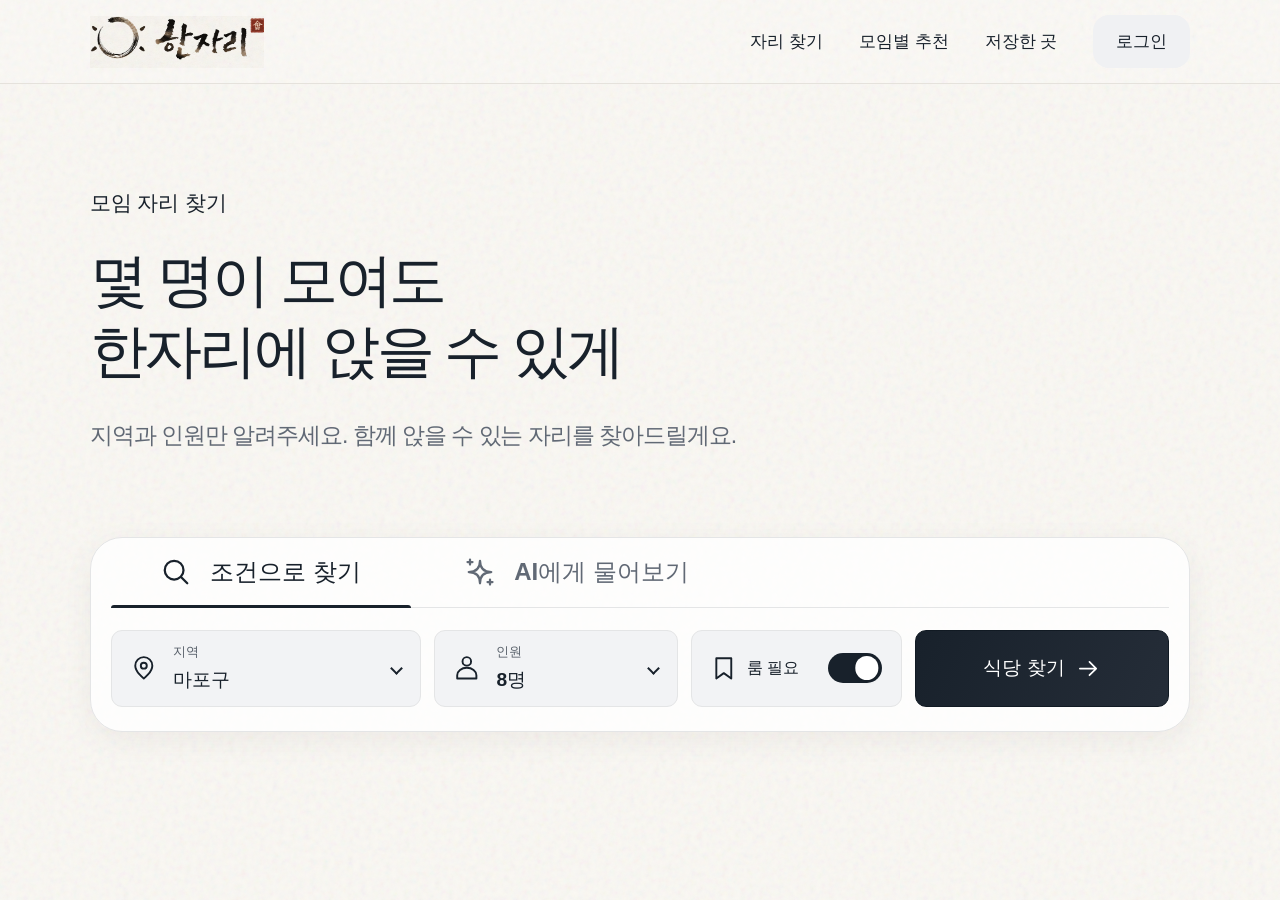
==== frontend/index.html @ 55d6cd4c "프론트엔드" ====
<!DOCTYPE html>
<html lang="ko">
<head>
  <meta charset="UTF-8">
  <meta name="viewport" content="width=device-width, initial-scale=1">
  <meta name="description" content="실제 좌석 정보와 사진으로 찾는 단체 모임 식당, 한자리.">
  <title>한자리 — 우리 모임이 함께 앉을 곳</title>
  <link rel="stylesheet" href="style.css?v=notice-fade-4">
  <script src="shared.js?v=results-1" defer></script>
  <script src="script.js?v=results-1" defer></script>
</head>
<body>
  <svg class="icon-library" xmlns="http://www.w3.org/2000/svg" aria-hidden="true">
    <symbol id="search" viewBox="0 0 24 24"><circle cx="10.5" cy="10.5" r="7.5"/><path d="m16 16 5 5"/></symbol>
    <symbol id="spark" viewBox="0 0 24 24"><path d="M12 3c0 6-3 9-9 9 6 0 9 3 9 9 0-6 3-9 9-9-6 0-9-3-9-9ZM4 2v4M2 4h4M20 18v4M18 20h4"/></symbol>
    <symbol id="pin" viewBox="0 0 24 24"><path d="M20 10c0 6-8 12-8 12S4 16 4 10a8 8 0 1 1 16 0Z"/><circle cx="12" cy="10" r="2.8"/></symbol>
    <symbol id="person" viewBox="0 0 24 24"><circle cx="12" cy="6" r="4"/><path d="M3 22v-3a9 7 0 0 1 18 0v3Z"/></symbol>
    <symbol id="bookmark" viewBox="0 0 24 24"><path d="M5 3h14v19l-7-5-7 5Z"/></symbol>
    <symbol id="arrow" viewBox="0 0 24 24"><path d="M3 12h17m-7-7 7 7-7 7"/></symbol>
  </svg>
  <header class="header">
    <div class="header-inner">
      <a class="brand" href="index.html" aria-label="한자리 홈"><img src="assets/hanjari-brand.png" alt="한자리"></a>
      <nav aria-label="주 메뉴">
        <a href="#search-panel">자리 찾기</a>
        <button type="button" id="nav-ai">모임별 추천</button>
        <button type="button" data-notice="저장한 곳 기능은 준비 중이에요.">저장한 곳</button>
        <button type="button" class="login" data-notice="로그인 기능은 준비 중이에요. 로그인 없이 식당을 검색할 수 있어요.">로그인</button>
      </nav>
    </div>
  </header>
  <main class="container">
    <section class="hero" aria-labelledby="headline">
      <p class="eyebrow">모임 자리 찾기</p>
      <h1 id="headline">몇 명이 모여도<br>한자리에 앉을 수 있게</h1>
      <p class="subtitle">지역과 인원만 알려주세요. 함께 앉을 수 있는 자리를 찾아드릴게요.</p>
    </section>
    <section class="search-panel" id="search-panel" aria-label="식당 검색">
      <div class="tabs" role="tablist" aria-label="검색 방법">
        <button class="tab" id="condition-tab" type="button" role="tab" aria-selected="true" aria-controls="condition-panel"><svg class="icon"><use href="#search"/></svg>조건으로 찾기</button>
        <button class="tab" id="ai-tab" type="button" role="tab" aria-selected="false" aria-controls="ai-panel" tabindex="-1"><svg class="icon"><use href="#spark"/></svg>AI에게 물어보기</button>
      </div>
      <div id="condition-panel" role="tabpanel" aria-labelledby="condition-tab">
        <form id="condition-form" class="search-form">
          <div class="dropdown" data-dropdown="district">
            <input type="hidden" id="district" name="district" value="마포구">
            <button type="button" class="field dropdown-trigger" role="combobox" aria-expanded="false" aria-haspopup="listbox" aria-controls="district-options" aria-labelledby="district-label district-value">
              <svg class="icon"><use href="#pin"/></svg><span class="field-body"><span class="field-label" id="district-label">지역</span><span class="selected-value" id="district-value">마포구</span></span><span class="chevron" aria-hidden="true"></span>
            </button>
            <div class="dropdown-menu" hidden><p class="dropdown-caption">현재 마포구 식당을 안내해요</p><ul id="district-options" role="listbox" aria-label="지역 선택"></ul></div>
          </div>
          <div class="dropdown" data-dropdown="people">
            <input type="hidden" id="people" name="people" value="8">
            <button type="button" class="field dropdown-trigger" role="combobox" aria-expanded="false" aria-haspopup="listbox" aria-controls="people-options" aria-labelledby="people-label people-value">
              <svg class="icon"><use href="#person"/></svg><span class="field-body"><span class="field-label" id="people-label">인원</span><span class="selected-value" id="people-value">8명</span></span><span class="chevron" aria-hidden="true"></span>
            </button>
            <div class="dropdown-menu" hidden><p class="dropdown-caption">함께할 인원을 선택해 주세요</p><ul id="people-options" role="listbox" aria-label="방문 인원 선택, 1명부터 20명"></ul></div>
          </div>
          <label class="field room-field"><svg class="icon"><use href="#bookmark"/></svg><span>룸 필요</span><input id="room" type="checkbox" role="switch" checked><span class="switch" aria-hidden="true"></span></label>
          <button class="submit" type="submit"><span>식당 찾기</span><svg class="icon"><use href="#arrow"/></svg></button>
        </form>
      </div>
      <div id="ai-panel" role="tabpanel" aria-labelledby="ai-tab" hidden>
        <form id="ai-form" class="ai-form">
          <label class="ai-input"><span class="field-label">어떤 모임을 준비하고 계세요?</span><input id="query" name="query" required maxlength="200" placeholder="홍대에서 10명 회식할 건데 룸이면 좋겠어" autocomplete="off"></label>
          <button class="submit" type="submit"><span>AI로 찾기</span><svg class="icon"><use href="#arrow"/></svg></button>
        </form>
        <p class="ai-hint">마포구 식당의 실제 좌석 정보를 바탕으로 안내해요. 최대 200자</p>
      </div>
    </section>
  </main>
  <dialog id="detail-dialog" aria-labelledby="detail-title"><button id="close-detail" class="close" aria-label="상세 닫기">×</button><div id="detail-content"></div></dialog>
  <div id="notifications" aria-label="안내 메시지">
    <div id="toast" class="toast" role="status" hidden></div>
  </div>
  <p id="status" class="status" role="status" aria-live="polite"></p>
</body>
</html>
---- frontend/style.css ----
:root{--ink:#18212b;--muted:#616975;--paper:#faf8f3;--line:#e4e5e6;--panel:#f2f3f5;font-family:"Pretendard","Noto Sans KR","Malgun Gothic",sans-serif;color:var(--ink);background:var(--paper);font-synthesis:none}
*{box-sizing:border-box}body{margin:0;min-height:100vh;background-image:url("data:image/svg+xml,%3Csvg viewBox='0 0 180 180' xmlns='http://www.w3.org/2000/svg'%3E%3Cfilter id='n'%3E%3CfeTurbulence type='fractalNoise' baseFrequency='.8' numOctaves='3' stitchTiles='stitch'/%3E%3C/filter%3E%3Cpath fill='%239a8060' opacity='.09' filter='url(%23n)' d='M0 0h180v180H0z'/%3E%3C/svg%3E")}button,input,select{font:inherit}button,a,input,select{-webkit-tap-highlight-color:transparent}button,a{touch-action:manipulation}button{cursor:pointer}a{color:inherit;text-decoration:none}button{color:inherit}button:disabled{cursor:wait;opacity:.6}:focus-visible{outline:3px solid #9b7954;outline-offset:5px}[hidden]{display:none!important}.icon-library{position:absolute;width:0;height:0;overflow:hidden}.icon{width:30px;height:30px;fill:none;stroke:currentColor;stroke-width:1.8;stroke-linecap:round;stroke-linejoin:round;flex-shrink:0}
.header{height:84px;border-bottom:1px solid #e5e2dc;background:rgb(255 255 255 / 13%)}.header-inner{max-width:1416px;width:86%;height:100%;margin:auto;display:flex;align-items:center;justify-content:space-between}.brand{width:174px;height:52px;position:relative;overflow:hidden;display:block;flex-shrink:0;mix-blend-mode:multiply}.brand img{position:absolute;width:258px;max-width:none;height:auto;left:-41px;top:-43px}.header nav{display:flex;align-items:center;gap:36px;font-size:17px;font-weight:700}.header nav button{border:0;background:none;padding:10px 0}.header nav .login{border-radius:16px;background:#f0f1f3;padding:15px 23px}.header nav a:hover,.header nav button:hover{color:#7d583b}
.container{width:86%;max-width:1416px;margin:auto;padding-bottom:70px}.hero{padding-top:105px}.eyebrow{font-size:21px;font-weight:750;margin:0 0 28px}.hero h1{font-size:clamp(40px,4.5vw,72px);line-height:1.23;letter-spacing:-.055em;margin:0;font-weight:900;word-break:keep-all}.subtitle{font-size:23px;color:var(--muted);margin:29px 0 0;line-height:1.7;letter-spacing:-.045em;word-break:keep-all}.search-panel{margin-top:82px;padding:0 26px 24px;border:1px solid var(--line);border-radius:32px;background:rgb(255 255 255 / 83%);box-shadow:0 8px 32px rgb(36 29 19 / 5%);scroll-margin-top:25px}.tabs{display:flex;height:70px;border-bottom:1px solid var(--line);margin-bottom:22px;gap:16px}.tab{position:relative;display:flex;align-items:center;justify-content:center;gap:19px;background:none;border:none;min-width:300px;padding:0 26px;font-size:24px;font-weight:650;color:var(--muted)}.tab[aria-selected=true]{color:var(--ink);font-weight:800}.tab[aria-selected=true]::after{content:"";position:absolute;bottom:-1px;left:0;right:0;height:3px;background:var(--ink);border-radius:3px 3px 0 0}.search-form{display:grid;grid-template-columns:1.22fr .96fr .83fr 1fr;gap:16px}.field{min-width:0;height:94px;display:flex;align-items:center;gap:28px;padding:16px 26px;background:var(--panel);border:1px solid var(--line);border-radius:11px}.field>.icon{width:34px;height:34px}.field-body{display:flex;flex-direction:column;gap:6px;flex:1;min-width:0}.field-label{font-size:16px;font-weight:600;color:#58606a}.field select{border:0;width:100%;font-size:23px;font-weight:750;color:var(--ink);background:transparent;cursor:pointer;padding:2px 4px 2px 0}.room-field{gap:20px;cursor:pointer;font-size:20px;font-weight:650;white-space:nowrap;position:relative}.room-field input{position:absolute;width:1px;height:1px;opacity:0}.switch{position:relative;width:70px;height:38px;background:#b1b5bb;border-radius:24px;margin-left:auto;flex-shrink:0;transition:background .2s}.switch::after{content:"";position:absolute;top:4px;left:4px;width:30px;height:30px;background:white;border-radius:50%;box-shadow:0 1px 4px #0002;transition:transform .2s}input:checked+.switch{background:var(--ink)}input:checked+.switch::after{transform:translateX(32px)}input:focus-visible+.switch{outline:3px solid #9b7954;outline-offset:4px}.submit{border:1px solid #111a23;border-radius:11px;background:linear-gradient(115deg,#18212b,#252d38);color:white;display:flex;align-items:center;justify-content:center;gap:18px;font-size:25px;font-weight:750;min-height:94px;padding:16px 22px}.submit:hover{background:#303c49}.ai-form{display:grid;grid-template-columns:1fr 260px;gap:16px}.ai-input{display:flex;flex-direction:column;justify-content:center;gap:9px;background:var(--panel);border:1px solid var(--line);border-radius:11px;padding:16px 24px}.ai-input input{width:100%;border:none;background:transparent;font-size:20px;color:var(--ink)}.ai-hint{font-size:14px;color:var(--muted);margin:15px 0 0}.status{color:var(--muted);line-height:1.7;margin-top:22px}.status:empty{display:none}
.results{margin-top:48px}.results-heading{display:flex;align-items:center;justify-content:space-between}.results-heading h2{font-size:28px}.results-heading span,#conditions{color:var(--muted)}#recommendation{background:#efede6;border-radius:16px;padding:20px;line-height:1.8}.cards{display:grid;grid-template-columns:repeat(3,1fr);gap:24px;margin-top:24px}.card{border:1px solid var(--line);border-radius:20px;background:#fff;overflow:hidden;text-align:left;padding:0;box-shadow:0 5px 20px #00000005}.card:hover{transform:translateY(-3px);box-shadow:0 8px 25px #0001}.card img,.image-placeholder{width:100%;height:210px;object-fit:cover;background:#eeece7}.image-placeholder{display:grid;place-items:center;color:var(--muted)}.card-body{padding:22px}.card h3{font-size:21px;margin:0 0 12px}.card p{margin:8px 0;color:var(--muted);line-height:1.6}.card .badge{display:inline-block;border-radius:7px;padding:5px 9px;background:#f1f2f3;margin:8px 6px 0 0;font-size:14px}.toast{position:fixed;top:calc(20px + env(safe-area-inset-top, 0px));bottom:auto;left:50%;text-align:center;line-height:1.6;overflow-wrap:anywhere;transform:translateX(-50%);max-width:90%;width:max-content;padding:16px 24px;color:#fff;background:var(--ink);border-radius:14px;box-shadow:0 5px 30px #0002;z-index:10;font-size:15px}dialog{border:0;border-radius:24px;width:min(800px,92vw);max-height:85vh;padding:34px;color:var(--ink);background:var(--paper)}dialog::backdrop{background:#10151c88}.close{position:sticky;float:right;top:0;background:#fff;border:1px solid var(--line);border-radius:50%;font-size:28px;width:42px;height:42px;z-index:1}#detail-content h2{margin-right:50px}#detail-content p{line-height:1.8}#detail-content article{padding:16px 0;border-top:1px solid var(--line)}.gallery{display:grid;grid-template-columns:1fr 1fr;gap:16px}.gallery figure{margin:0}.gallery img{width:100%;height:190px;object-fit:cover;border-radius:10px}.gallery figcaption{font-size:14px;color:var(--muted);margin-top:6px}
@media(min-width:1550px){.hero{padding-top:106px}.search-panel{margin-top:82px}}@media(max-width:1200px){.field{gap:15px;padding:14px 18px}.room-field{gap:12px;font-size:16px}.room-field>.icon{width:25px}.switch{width:56px;height:32px}.switch::after{width:24px;height:24px}input:checked+.switch::after{transform:translateX(24px)}.tab{min-width:250px;font-size:21px}.subtitle{font-size:20px}.submit{font-size:21px}.field select{font-size:20px}}
@media(max-width:900px){.header nav{gap:20px;font-size:14px}.hero{padding-top:65px}.search-panel{margin-top:55px}.search-form{grid-template-columns:1fr 1fr}.cards{grid-template-columns:1fr 1fr}.tab{min-width:0;flex:1;font-size:19px;padding:0 10px}.field,.submit{min-height:82px;height:82px}.ai-form{grid-template-columns:1fr}.room-field{font-size:18px}.hero h1{font-size:50px}}
@media(max-width:600px){.header{height:auto;min-height:76px}.header-inner{width:90%;flex-wrap:wrap;gap:8px;padding:12px 0}.brand{width:145px;height:42px}.brand img{width:220px;left:-35px;top:-37px}.header nav{gap:14px;font-size:12px}.header nav .login{padding:10px 12px;border-radius:10px}.header nav button:nth-of-type(2){display:none}.container{width:90%}.hero{padding-top:52px}.eyebrow{font-size:16px;margin-bottom:22px}.hero h1{font-size:clamp(29px,7.7vw,44px);letter-spacing:-.065em}.subtitle{font-size:16px;line-height:1.8;margin-top:22px}.search-panel{margin-top:38px;padding:0 14px 16px;border-radius:23px}.tabs{height:65px;gap:8px;margin-bottom:16px}.tab{font-size:15px;gap:8px}.tab .icon{width:22px;height:22px}.search-form{gap:10px}.field{padding:12px;gap:10px}.field>.icon{width:23px;height:23px}.field-label{font-size:12px}.field select{font-size:17px}.room-field{gap:8px;font-size:14px}.room-field>.icon{display:none}.submit{font-size:18px;gap:9px;padding:12px}.submit .icon{width:24px}.ai-input{padding:16px}.ai-input input{font-size:16px}.cards{grid-template-columns:1fr}.gallery{grid-template-columns:1fr}dialog{padding:24px}.results{margin-top:30px}}
@media(prefers-reduced-motion:reduce){*{transition:none!important}}

/* 지역·인원: 화면 톤에 맞춘 아래쪽 선택 메뉴 */
.dropdown{position:relative;min-width:0}
.dropdown.is-open{z-index:5}
.dropdown-trigger{width:100%;text-align:left;cursor:pointer}
.selected-value{font-size:clamp(12px,1.5vw,23px);font-weight:750;white-space:nowrap}
.chevron{width:9px;height:9px;border-right:2px solid currentColor;border-bottom:2px solid currentColor;transform:rotate(45deg);flex-shrink:0;transition:transform .18s}
.is-open .chevron{transform:rotate(225deg)}
.dropdown-menu{position:absolute;top:calc(100% + 8px);left:0;width:100%;min-width:150px;padding:8px;background:#faf8f3;border:1px solid #dfded8;border-radius:15px;box-shadow:0 12px 30px #18212b20}
.dropdown-caption{font-size:12px;line-height:1.5;color:var(--muted);margin:5px 8px 9px;word-break:keep-all}
.dropdown-menu ul{position:relative;list-style:none;margin:0;padding:0;max-height:260px;max-height:min(260px,45dvh);overflow-y:auto;overscroll-behavior:contain;scrollbar-width:thin;scrollbar-color:#b9b7b1 transparent}
.dropdown-menu [role=option]{position:relative;padding:12px 30px 12px 12px;border-radius:8px;font-size:16px;line-height:1.4;cursor:pointer}
.dropdown-menu [role=option]:hover,.dropdown-menu .is-active{background:#eae9e4}
.dropdown-menu [aria-selected=true]{background:var(--ink);color:white;font-weight:700}
.dropdown-menu [aria-selected=true]::after{content:'✓';position:absolute;right:12px}
.dropdown-menu [aria-selected=true]:hover{background:#303c49}

/* 작은 화면에서도 검색 조건은 한 줄로 유지합니다. */
.search-panel{width:100%;min-width:0;padding-inline:clamp(8px,1.6vw,26px)}
.search-form{grid-template-columns:minmax(0,1.22fr) minmax(0,.96fr) minmax(0,.83fr) minmax(0,1fr);gap:clamp(5px,1vw,16px)}
.search-form>.field,.dropdown-trigger,.search-form>.submit{height:clamp(64px,6vw,94px);min-height:0;padding:clamp(6px,1vw,16px) clamp(6px,1.5vw,24px);gap:clamp(6px,1.3vw,20px)}
.search-form .field>.icon{width:clamp(18px,2vw,34px);height:clamp(18px,2vw,34px)}
.search-form .field-label{font-size:clamp(10px,1vw,16px)}
.search-form .room-field{font-size:clamp(11px,1.25vw,20px);gap:clamp(5px,.8vw,12px)}
.search-form .submit{font-size:clamp(11px,1.5vw,25px);white-space:nowrap;gap:clamp(4px,1vw,16px)}
.search-form .submit .icon{width:clamp(14px,1.8vw,30px);height:clamp(14px,1.8vw,30px)}
.search-form .switch{width:clamp(30px,4.2vw,70px);height:clamp(18px,2.3vw,38px)}
.search-form .switch::after{top:3px;left:3px;width:calc(clamp(18px,2.3vw,38px) - 6px);height:calc(clamp(18px,2.3vw,38px) - 6px)}
.search-form input:checked+.switch::after{transform:translateX(calc(clamp(30px,4.2vw,70px) - clamp(18px,2.3vw,38px)))}
.ai-form{grid-template-columns:minmax(0,1fr) minmax(75px,23%);gap:clamp(6px,1vw,16px)}
.ai-input{min-width:0;padding:clamp(8px,1.5vw,24px)}
.ai-form .submit{min-width:0;font-size:clamp(12px,1.5vw,25px);padding:8px;gap:6px}
@media(max-width:1000px){
  .search-form .room-field>.icon{display:none}
  .search-form>.field,.dropdown-trigger,.search-form>.submit{padding-inline:10px}
}
@media(max-width:650px){
  .search-form{grid-template-columns:minmax(0,1fr) minmax(0,.8fr) minmax(0,1.15fr) minmax(0,1fr)}
  .dropdown-trigger>.icon{display:none!important}
  .search-form>.field,.dropdown-trigger,.search-form>.submit{padding-inline:7px;gap:5px;border-radius:9px}
  .chevron{width:6px;height:6px;border-width:1.5px}
  .search-form .room-field{gap:4px}
  .search-form .submit>.icon{display:none}
  .tabs{gap:4px}
  .tab{font-size:clamp(12px,3vw,18px);gap:6px;min-width:0;padding-inline:4px}
  .ai-input input{font-size:13px}
  .ai-form .submit{min-height:64px;height:auto}
  .ai-form .submit>.icon{display:none}
  .ai-hint{font-size:12px;line-height:1.6}
}
@media(max-width:380px){
  .search-panel{padding-inline:6px}
  .search-form{gap:4px}
  .search-form>.field,.dropdown-trigger,.search-form>.submit{padding-inline:5px}
  .search-form .room-field{font-size:10px;letter-spacing:-.06em}
  .search-form .switch{width:26px;height:16px}
  .search-form .switch::after{width:10px;height:10px}
  .search-form input:checked+.switch::after{transform:translateX(10px)}
  .search-form .submit{font-size:10px}
}

/* 모든 안내 메시지를 상단에 모아 내용 길이에 따라 겹침 없이 배치합니다. */
#notifications {
  position: fixed;
  top: calc(20px + env(safe-area-inset-top, 0px));
  left: 50%;
  transform: translateX(-50%);
  z-index: 1000;
  width: min(640px, calc(100% - 32px));
  display: flex;
  flex-direction: column;
  align-items: center;
  gap: 10px;
  pointer-events: none;
}
#notifications .toast,
#notifications .status {
  position: static;
  inset: auto;
  transform: none;
  width: fit-content;
  max-width: 100%;
  margin: 0;
  padding: 16px 24px;
  border-radius: 14px;
  background: var(--ink);
  color: #fff;
  box-shadow: 0 5px 30px #0002;
  font-size: 15px;
  line-height: 1.6;
  text-align: center;
  overflow-wrap: anywhere;
}
#notifications .status:empty { display: none; }
@media (max-width: 600px) {
  #notifications { top: calc(12px + env(safe-area-inset-top, 0px)); }
  #notifications .toast, #notifications .status { padding: 12px 16px; font-size: 13px; }
}

/* 검색 안내만 하단 중앙에 표시합니다. */
#status {
  position: fixed;
  top: auto;
  bottom: calc(24px + env(safe-area-inset-bottom, 0px));
  left: 50%;
  transform: translateX(-50%);
  z-index: 1000;
  width: max-content;
  max-width: min(640px, calc(100% - 32px));
  margin: 0;
  padding: 16px 24px;
  border-radius: 14px;
  background: var(--ink);
  color: white;
  box-shadow: 0 5px 30px #0002;
  font-size: 15px;
  line-height: 1.6;
  text-align: center;
  overflow-wrap: anywhere;
  pointer-events: none;
}
#status:empty { display: none; }
@media (max-width: 600px) {
  #status { bottom: calc(16px + env(safe-area-inset-bottom, 0px)); padding: 12px 16px; font-size: 13px; }
}

/* 4초 표시 후 0.6초 동안 서서히 사라지는 공통 안내 효과 */
@keyframes notice-fade-out {
  from { opacity: 1; }
  to { opacity: 0; }
}
#toast.notice-fading, #status.notice-fading {
  animation: notice-fade-out .6s ease-out forwards;
}
@media (prefers-reduced-motion: reduce) {
  #toast.notice-fading, #status.notice-fading { animation: none; opacity: 0; }
}
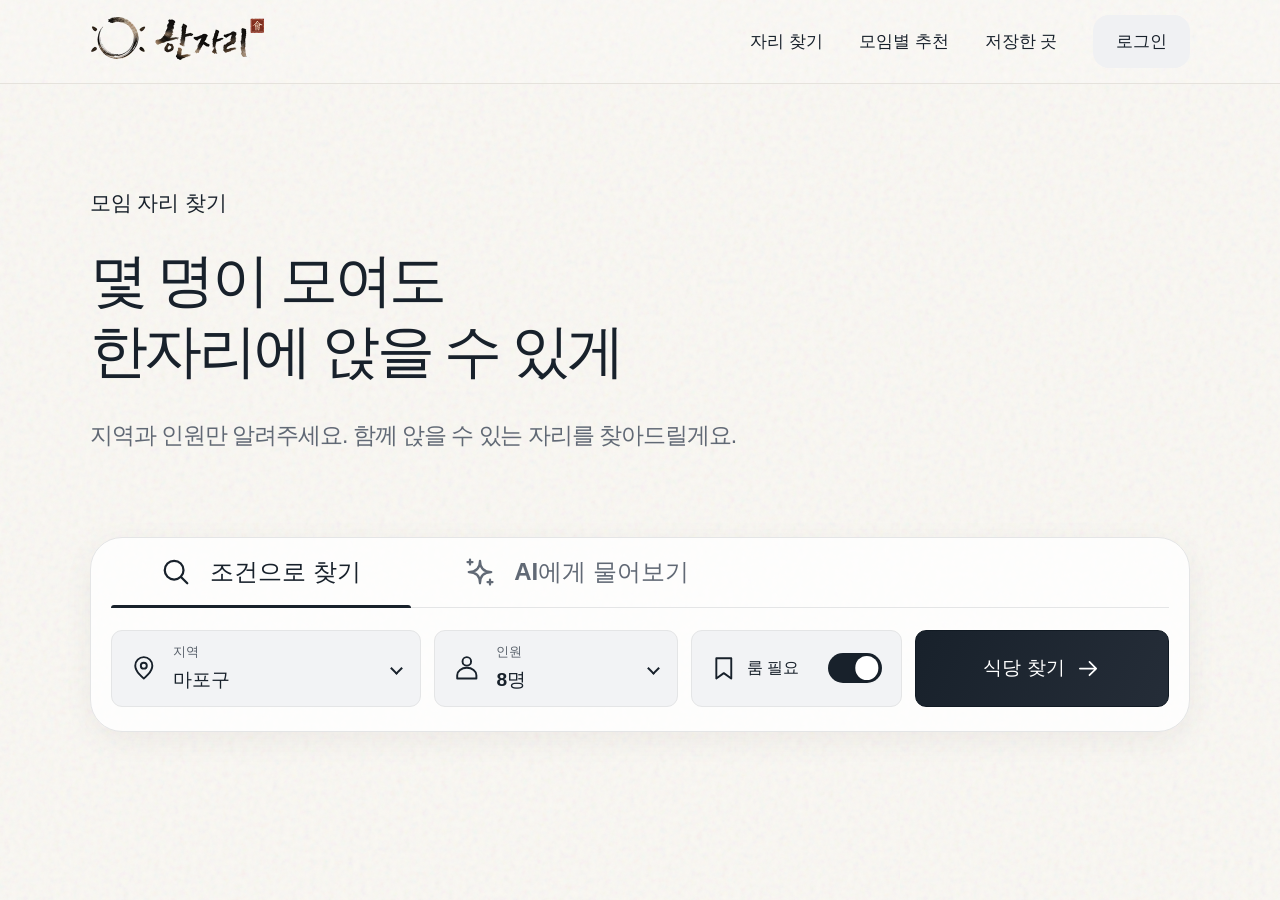
==== commit e67063ba: "Polish frontend: transparent logo, AI result cache, clearer messages - Make the logo background tran" ====
--- a/frontend/index.html
+++ b/frontend/index.html
@@ -6,7 +6,7 @@
   <meta name="description" content="실제 좌석 정보와 사진으로 찾는 단체 모임 식당, 한자리.">
   <title>한자리 — 우리 모임이 함께 앉을 곳</title>
   <link rel="stylesheet" href="style.css?v=notice-fade-4">
-  <script src="shared.js?v=results-1" defer></script>
+  <script src="shared.js?v=results-2" defer></script>
   <script src="script.js?v=results-1" defer></script>
 </head>
 <body>
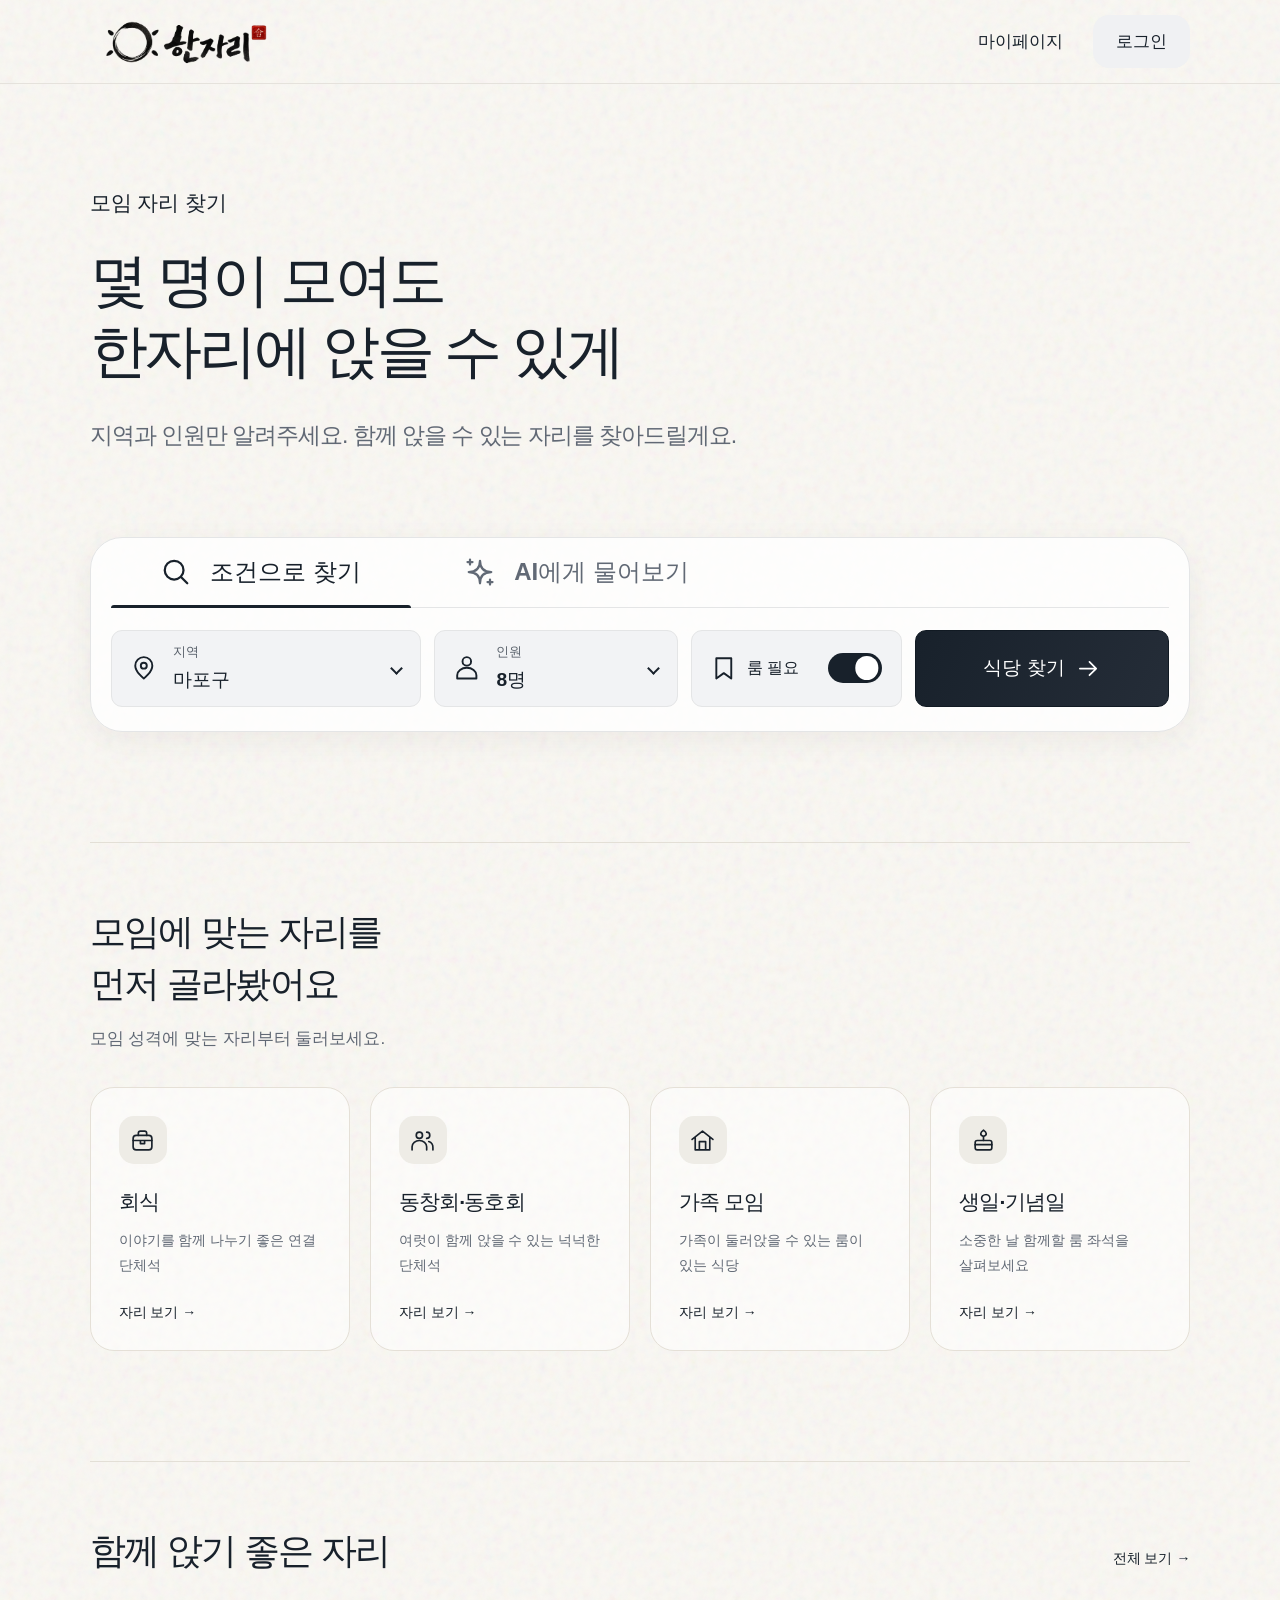
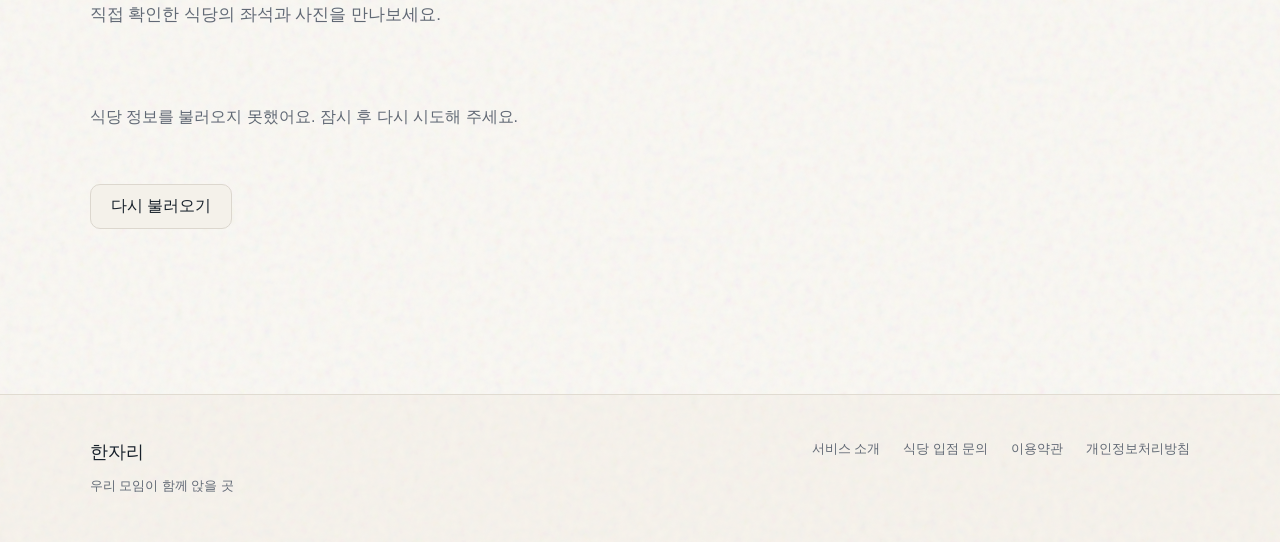
==== commit 2a5a5e81: "Add login/mypage/favorites pages, home sections, and wider search options - Main page: districts 마포구" ====
--- a/frontend/index.html
+++ b/frontend/index.html
@@ -5,9 +5,12 @@
   <meta name="viewport" content="width=device-width, initial-scale=1">
   <meta name="description" content="실제 좌석 정보와 사진으로 찾는 단체 모임 식당, 한자리.">
   <title>한자리 — 우리 모임이 함께 앉을 곳</title>
-  <link rel="stylesheet" href="style.css?v=notice-fade-4">
+  <link rel="stylesheet" href="style.css?v=logo-blend-20261030">
   <script src="shared.js?v=results-2" defer></script>
-  <script src="script.js?v=results-1" defer></script>
+  <script src="script.js?v=account-nav-1" defer></script>
+  <link rel="stylesheet" href="home.css?v=account-nav-1">
+  <script src="home.js?v=1" defer></script>
+  <link rel="stylesheet" href="account.css?v=1">
 </head>
 <body>
   <svg class="icon-library" xmlns="http://www.w3.org/2000/svg" aria-hidden="true">
@@ -20,13 +23,8 @@
   </svg>
   <header class="header">
     <div class="header-inner">
-      <a class="brand" href="index.html" aria-label="한자리 홈"><img src="assets/hanjari-brand.png" alt="한자리"></a>
-      <nav aria-label="주 메뉴">
-        <a href="#search-panel">자리 찾기</a>
-        <button type="button" id="nav-ai">모임별 추천</button>
-        <button type="button" data-notice="저장한 곳 기능은 준비 중이에요.">저장한 곳</button>
-        <button type="button" class="login" data-notice="로그인 기능은 준비 중이에요. 로그인 없이 식당을 검색할 수 있어요.">로그인</button>
-      </nav>
+      <a class="brand" href="index.html" aria-label="한자리 홈"><img src="assets/hanjari-logo-transparent.png" alt="한자리"></a>
+      <nav class="account-nav" aria-label="주 메뉴"><a href="mypage.html">마이페이지</a><a class="login" href="login.html">로그인</a></nav>
     </div>
   </header>
   <main class="container">
@@ -47,14 +45,14 @@
             <button type="button" class="field dropdown-trigger" role="combobox" aria-expanded="false" aria-haspopup="listbox" aria-controls="district-options" aria-labelledby="district-label district-value">
               <svg class="icon"><use href="#pin"/></svg><span class="field-body"><span class="field-label" id="district-label">지역</span><span class="selected-value" id="district-value">마포구</span></span><span class="chevron" aria-hidden="true"></span>
             </button>
-            <div class="dropdown-menu" hidden><p class="dropdown-caption">현재 마포구 식당을 안내해요</p><ul id="district-options" role="listbox" aria-label="지역 선택"></ul></div>
+            <div class="dropdown-menu" hidden><p class="dropdown-caption">검색할 지역을 선택해 주세요</p><ul id="district-options" role="listbox" aria-label="지역 선택"></ul></div>
           </div>
           <div class="dropdown" data-dropdown="people">
             <input type="hidden" id="people" name="people" value="8">
             <button type="button" class="field dropdown-trigger" role="combobox" aria-expanded="false" aria-haspopup="listbox" aria-controls="people-options" aria-labelledby="people-label people-value">
               <svg class="icon"><use href="#person"/></svg><span class="field-body"><span class="field-label" id="people-label">인원</span><span class="selected-value" id="people-value">8명</span></span><span class="chevron" aria-hidden="true"></span>
             </button>
-            <div class="dropdown-menu" hidden><p class="dropdown-caption">함께할 인원을 선택해 주세요</p><ul id="people-options" role="listbox" aria-label="방문 인원 선택, 1명부터 20명"></ul></div>
+            <div class="dropdown-menu" hidden><p class="dropdown-caption">함께할 인원을 선택해 주세요</p><ul id="people-options" role="listbox" aria-label="방문 인원 선택, 1명부터 50명"></ul></div>
           </div>
           <label class="field room-field"><svg class="icon"><use href="#bookmark"/></svg><span>룸 필요</span><input id="room" type="checkbox" role="switch" checked><span class="switch" aria-hidden="true"></span></label>
           <button class="submit" type="submit"><span>식당 찾기</span><svg class="icon"><use href="#arrow"/></svg></button>
@@ -68,7 +66,47 @@
         <p class="ai-hint">마포구 식당의 실제 좌석 정보를 바탕으로 안내해요. 최대 200자</p>
       </div>
     </section>
+    <section class="home-section" id="occasions" aria-labelledby="occasions-title">
+      <h2 id="occasions-title">모임에 맞는 자리를<br>먼저 골라봤어요</h2>
+      <p class="section-description">모임 성격에 맞는 자리부터 둘러보세요.</p>
+      <div class="occasion-grid">
+        <a class="occasion-card" href="results.html?district=마포구&amp;type=CONNECTED">
+          <span class="occasion-icon"><svg viewBox="0 0 24 24" aria-hidden="true"><rect x="3" y="7" width="18" height="14" rx="3"/><path d="M8 7V5a2 2 0 0 1 2-2h4a2 2 0 0 1 2 2v2M3 12h18M10 12v3h4v-3"/></svg></span>
+          <h3>회식</h3><p>이야기를 함께 나누기 좋은 연결 단체석</p><span class="occasion-link">자리 보기 →</span>
+        </a>
+        <a class="occasion-card" href="results.html?district=마포구&amp;type=CONNECTED&amp;sort=capacity">
+          <span class="occasion-icon"><svg viewBox="0 0 24 24" aria-hidden="true"><circle cx="9" cy="7" r="3"/><path d="M2 21v-3a7 6 0 0 1 14 0v3M16 4a3 3 0 0 1 0 6M18 13a6 6 0 0 1 4 6v2"/></svg></span>
+          <h3>동창회·동호회</h3><p>여럿이 함께 앉을 수 있는 넉넉한 단체석</p><span class="occasion-link">자리 보기 →</span>
+        </a>
+        <a class="occasion-card" href="results.html?district=마포구&amp;room=true">
+          <span class="occasion-icon"><svg viewBox="0 0 24 24" aria-hidden="true"><path d="m2 11 10-8 10 8M5 9v12h14V9M9 21v-8h6v8"/></svg></span>
+          <h3>가족 모임</h3><p>가족이 둘러앉을 수 있는 룸이 있는 식당</p><span class="occasion-link">자리 보기 →</span>
+        </a>
+        <a class="occasion-card" href="results.html?district=마포구&amp;room=true">
+          <span class="occasion-icon"><svg viewBox="0 0 24 24" aria-hidden="true"><rect x="4" y="12" width="16" height="9" rx="2"/><path d="M4 16h16M12 12V8M12 8c-4-1-3-4 0-6 3 2 4 5 0 6"/></svg></span>
+          <h3>생일·기념일</h3><p>소중한 날 함께할 룸 좌석을 살펴보세요</p><span class="occasion-link">자리 보기 →</span>
+        </a>
+      </div>
+    </section>
+    <section class="home-section" id="featured" aria-labelledby="featured-title">
+      <div class="home-section-heading"><h2 id="featured-title">함께 앉기 좋은 자리</h2><a href="results.html?district=마포구">전체 보기 →</a></div>
+      <p class="section-description">직접 확인한 식당의 좌석과 사진을 만나보세요.</p>
+      <div id="featured-grid" class="featured-grid" aria-busy="true"></div>
+      <p id="featured-state" class="featured-status" role="status">등록된 식당을 불러오고 있어요.</p>
+      <button id="featured-retry" class="featured-retry" type="button" hidden>다시 불러오기</button>
+    </section>
   </main>
+  <footer class="site-footer">
+    <div class="footer-inner">
+      <div><a class="footer-brand" href="index.html">한자리</a><p>우리 모임이 함께 앉을 곳</p></div>
+      <nav class="footer-links" aria-label="서비스 안내">
+        <button id="service-intro" type="button">서비스 소개</button>
+        <button type="button" data-notice="식당 입점 문의 창구는 준비 중이에요.">식당 입점 문의</button>
+        <button type="button" data-notice="이용약관은 준비 중이에요.">이용약관</button>
+        <button type="button" data-notice="개인정보처리방침은 준비 중이에요.">개인정보처리방침</button>
+      </nav>
+    </div>
+  </footer>
   <dialog id="detail-dialog" aria-labelledby="detail-title"><button id="close-detail" class="close" aria-label="상세 닫기">×</button><div id="detail-content"></div></dialog>
   <div id="notifications" aria-label="안내 메시지">
     <div id="toast" class="toast" role="status" hidden></div>
--- a/frontend/style.css
+++ b/frontend/style.css
@@ -144,3 +144,12 @@
 @media (prefers-reduced-motion: reduce) {
   #toast.notice-fading, #status.notice-fading { animation: none; opacity: 0; }
 }
+
+/* 투명 로고를 자르지 않고 공통 한지 배경 위에 표시합니다. */
+.header { background: transparent; }
+.brand { width: 188px; height: 64px; display: flex; align-items: center; overflow: visible; mix-blend-mode: normal; }
+.brand img { position: static; width: 100%; height: 100%; max-width: 100%; object-fit: contain; object-position: left center; }
+@media (max-width: 600px) {
+  .brand { width: 150px; height: 52px; }
+  .brand img { position: static; width: 100%; height: 100%; }
+}
--- a/frontend/home.css
+++ b/frontend/home.css
@@ -0,0 +1,32 @@
+/* 메인 아래 영역: 기존 한지 배경을 그대로 비추는 반투명 표면 */
+.header nav.account-nav button{display:block;white-space:nowrap}
+.home-section{margin-top:110px;padding-top:64px;border-top:1px solid #e3dfd6;scroll-margin-top:30px}
+.home-section h2{font-size:clamp(26px,2.8vw,40px);line-height:1.45;letter-spacing:-.045em;margin:0 0 14px;word-break:keep-all}
+.section-description{color:var(--muted);font-size:17px;line-height:1.8;margin:0 0 32px;word-break:keep-all}
+.occasion-grid{display:grid;grid-template-columns:repeat(4,minmax(0,1fr));gap:20px}
+.occasion-card{display:flex;flex-direction:column;align-items:start;padding:28px;border:1px solid #e5e0d7;border-radius:24px;background:rgb(255 255 255 / 48%);transition:background .2s,transform .2s}
+.occasion-card:hover{background:rgb(255 255 255 / 80%);transform:translateY(-4px)}
+.occasion-icon{display:grid;place-items:center;width:48px;height:48px;background:#eeece6;border-radius:15px;margin-bottom:24px}
+.occasion-icon svg{width:25px;height:25px;fill:none;stroke:var(--ink);stroke-width:1.6;stroke-linecap:round;stroke-linejoin:round}
+.occasion-card h3{font-size:21px;margin:0 0 12px;letter-spacing:-.04em}
+.occasion-card p{font-size:14px;color:var(--muted);line-height:1.8;margin:0 0 26px;word-break:keep-all}
+.occasion-card .occasion-link{margin-top:auto;font-size:14px;font-weight:750}
+.home-section-heading{display:flex;align-items:center;justify-content:space-between;gap:20px;margin-bottom:8px}
+.home-section-heading>a{font-weight:700;font-size:14px;white-space:nowrap}
+.featured-grid{display:grid;grid-template-columns:repeat(3,minmax(0,1fr));gap:26px}
+.featured-card{border:0;background:transparent;text-align:left;padding:0;min-width:0;border-radius:20px}
+.featured-card img,.featured-card .image-placeholder{width:100%;height:clamp(180px,20vw,290px);object-fit:cover;border-radius:20px;background:#efede7;transition:filter .2s}
+.featured-card:hover img{filter:brightness(.94)}
+.featured-card h3{margin:20px 0 8px;font-size:21px;letter-spacing:-.035em}
+.featured-card p{font-size:14px;color:var(--muted);margin:0 0 14px}
+.featured-tags{display:flex;gap:7px;flex-wrap:wrap}
+.featured-tags span{font-size:12px;padding:7px 10px;border-radius:8px;background:#eeece6;color:#555d65}
+.featured-status{color:var(--muted);line-height:1.8;padding:24px 0}
+.featured-retry{border:1px solid #dcd7ce;border-radius:10px;background:#f4f1ea;padding:11px 20px;margin-top:12px}
+.site-footer{margin-top:95px;border-top:1px solid #e0dbd1;background:rgb(230 224 211 / 22%);padding:45px 0}
+.footer-inner{width:86%;max-width:1416px;margin:auto;display:flex;align-items:start;justify-content:space-between;gap:28px}
+.footer-brand{font-size:18px;font-weight:800}.footer-inner p{font-size:13px;color:var(--muted);line-height:1.8;margin:10px 0 0}
+.footer-links{display:flex;gap:23px;flex-wrap:wrap}.footer-links button{padding:0;border:0;background:none;color:var(--muted);font-size:13px;font-weight:650}
+.service-copy{line-height:1.9;color:var(--muted)}
+@media(max-width:1000px){.occasion-grid{grid-template-columns:repeat(2,minmax(0,1fr))}.occasion-card{padding:25px}.featured-grid{gap:18px}.featured-card h3{font-size:18px}}
+@media(max-width:600px){.home-section{margin-top:70px;padding-top:40px}.section-description{font-size:14px}.occasion-grid{gap:12px}.occasion-card{padding:20px 16px;border-radius:18px}.occasion-card h3{font-size:17px}.occasion-card p{font-size:13px}.featured-grid{grid-template-columns:1fr;gap:30px}.featured-card img,.featured-card .image-placeholder{height:240px}.footer-inner{width:90%;flex-direction:column}.footer-links{gap:16px}.site-footer{margin-top:45px}.home-section-heading>a{font-size:12px}}
--- a/frontend/account.css
+++ b/frontend/account.css
@@ -0,0 +1,4 @@
+.header nav.account-nav{display:flex;align-items:center;gap:30px}
+.header nav.account-nav a{display:inline-flex;align-items:center;justify-content:center;white-space:nowrap;padding:10px 0}
+.header nav.account-nav a.login{padding:15px 23px;background:#f0f1f3;border-radius:16px}
+@media(max-width:600px){.header nav.account-nav{gap:16px}.header nav.account-nav a.login{padding:10px 12px}}
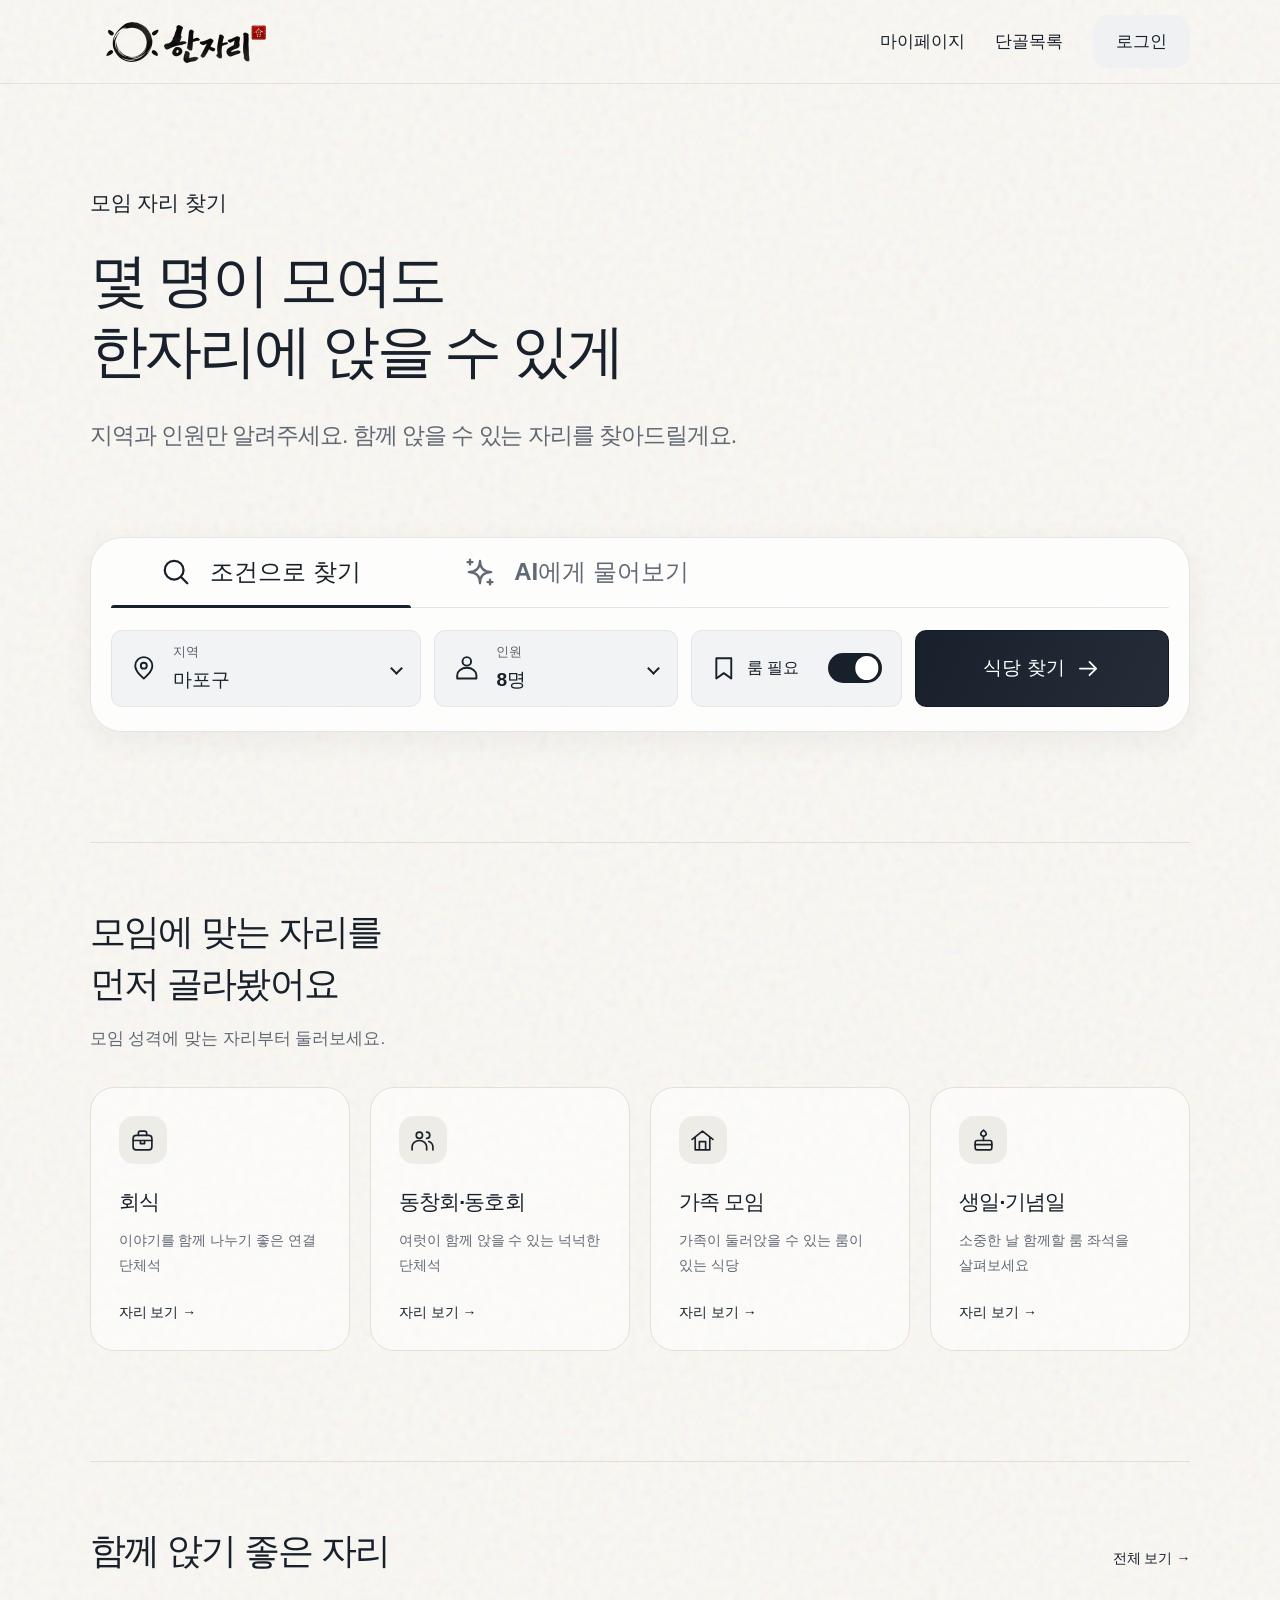
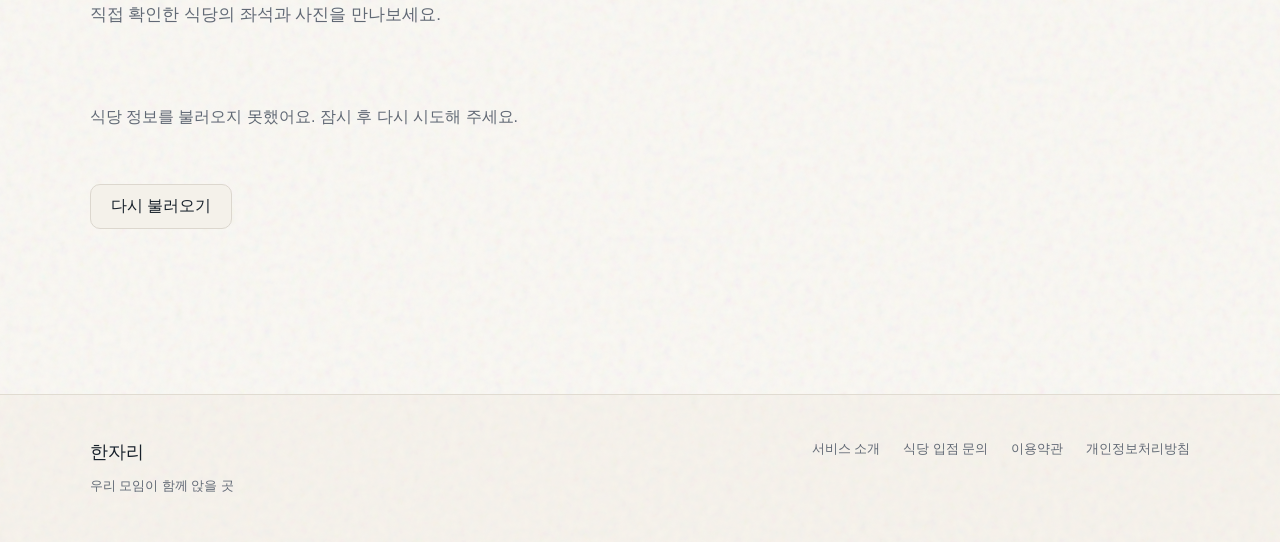
==== commit 7db08aad: "Add two-step region picker, favorites nav link, and mypage preview - Region picker: choose 시·도 first" ====
--- a/frontend/index.html
+++ b/frontend/index.html
@@ -7,7 +7,9 @@
   <title>한자리 — 우리 모임이 함께 앉을 곳</title>
   <link rel="stylesheet" href="style.css?v=logo-blend-20261030">
   <script src="shared.js?v=results-2" defer></script>
-  <script src="script.js?v=account-nav-1" defer></script>
+  <link rel="stylesheet" href="region.css?v=1">
+  <script src="region.js?v=1" defer></script>
+  <script src="script.js?v=regions-1" defer></script>
   <link rel="stylesheet" href="home.css?v=account-nav-1">
   <script src="home.js?v=1" defer></script>
   <link rel="stylesheet" href="account.css?v=1">
@@ -24,7 +26,7 @@
   <header class="header">
     <div class="header-inner">
       <a class="brand" href="index.html" aria-label="한자리 홈"><img src="assets/hanjari-logo-transparent.png" alt="한자리"></a>
-      <nav class="account-nav" aria-label="주 메뉴"><a href="mypage.html">마이페이지</a><a class="login" href="login.html">로그인</a></nav>
+      <nav class="account-nav" aria-label="주 메뉴"><a href="mypage.html">마이페이지</a><a href="login.html?next=favorites.html">단골목록</a><a class="login" href="login.html">로그인</a></nav>
     </div>
   </header>
   <main class="container">
--- a/frontend/style.css
+++ b/frontend/style.css
@@ -23,6 +23,8 @@
 .dropdown-menu [aria-selected=true]{background:var(--ink);color:white;font-weight:700}
 .dropdown-menu [aria-selected=true]::after{content:'✓';position:absolute;right:12px}
 .dropdown-menu [aria-selected=true]:hover{background:#303c49}
+.dropdown-menu [aria-disabled=true]{color:#99958e;cursor:default}
+.dropdown-menu [aria-disabled=true]:hover{background:transparent}
 
 /* 작은 화면에서도 검색 조건은 한 줄로 유지합니다. */
 .search-panel{width:100%;min-width:0;padding-inline:clamp(8px,1.6vw,26px)}
--- a/frontend/region.css
+++ b/frontend/region.css
@@ -0,0 +1,9 @@
+.dropdown-menu.region-menu{width:290px;min-width:0;max-width:calc(100vw - 40px);padding:16px;border-radius:18px;background:#faf8f3}
+.region-heading{font-size:13px;font-weight:650;color:var(--muted);margin:0 0 12px}
+.region-cities{display:grid;grid-template-columns:repeat(3,minmax(0,1fr));gap:7px;padding-bottom:14px;border-bottom:1px solid #e2dfd8}
+.region-cities button,.region-districts button{border:1px solid #e1ded7;border-radius:10px;padding:11px 8px;font-size:14px;line-height:1.4;background:#f0eee8;color:var(--ink)}
+.region-cities button[aria-pressed=true],.region-districts button[aria-pressed=true]{background:var(--ink);color:#fff;border-color:var(--ink);font-weight:700}
+.region-cities button:hover,.region-districts button:hover{box-shadow:0 0 0 1px #9b8c75}
+.region-menu .dropdown-caption{margin:13px 0;line-height:1.7}
+.region-districts{display:grid;grid-template-columns:repeat(2,minmax(0,1fr));gap:7px;max-height:230px;overflow-y:auto}
+.region-districts:empty{display:none}
